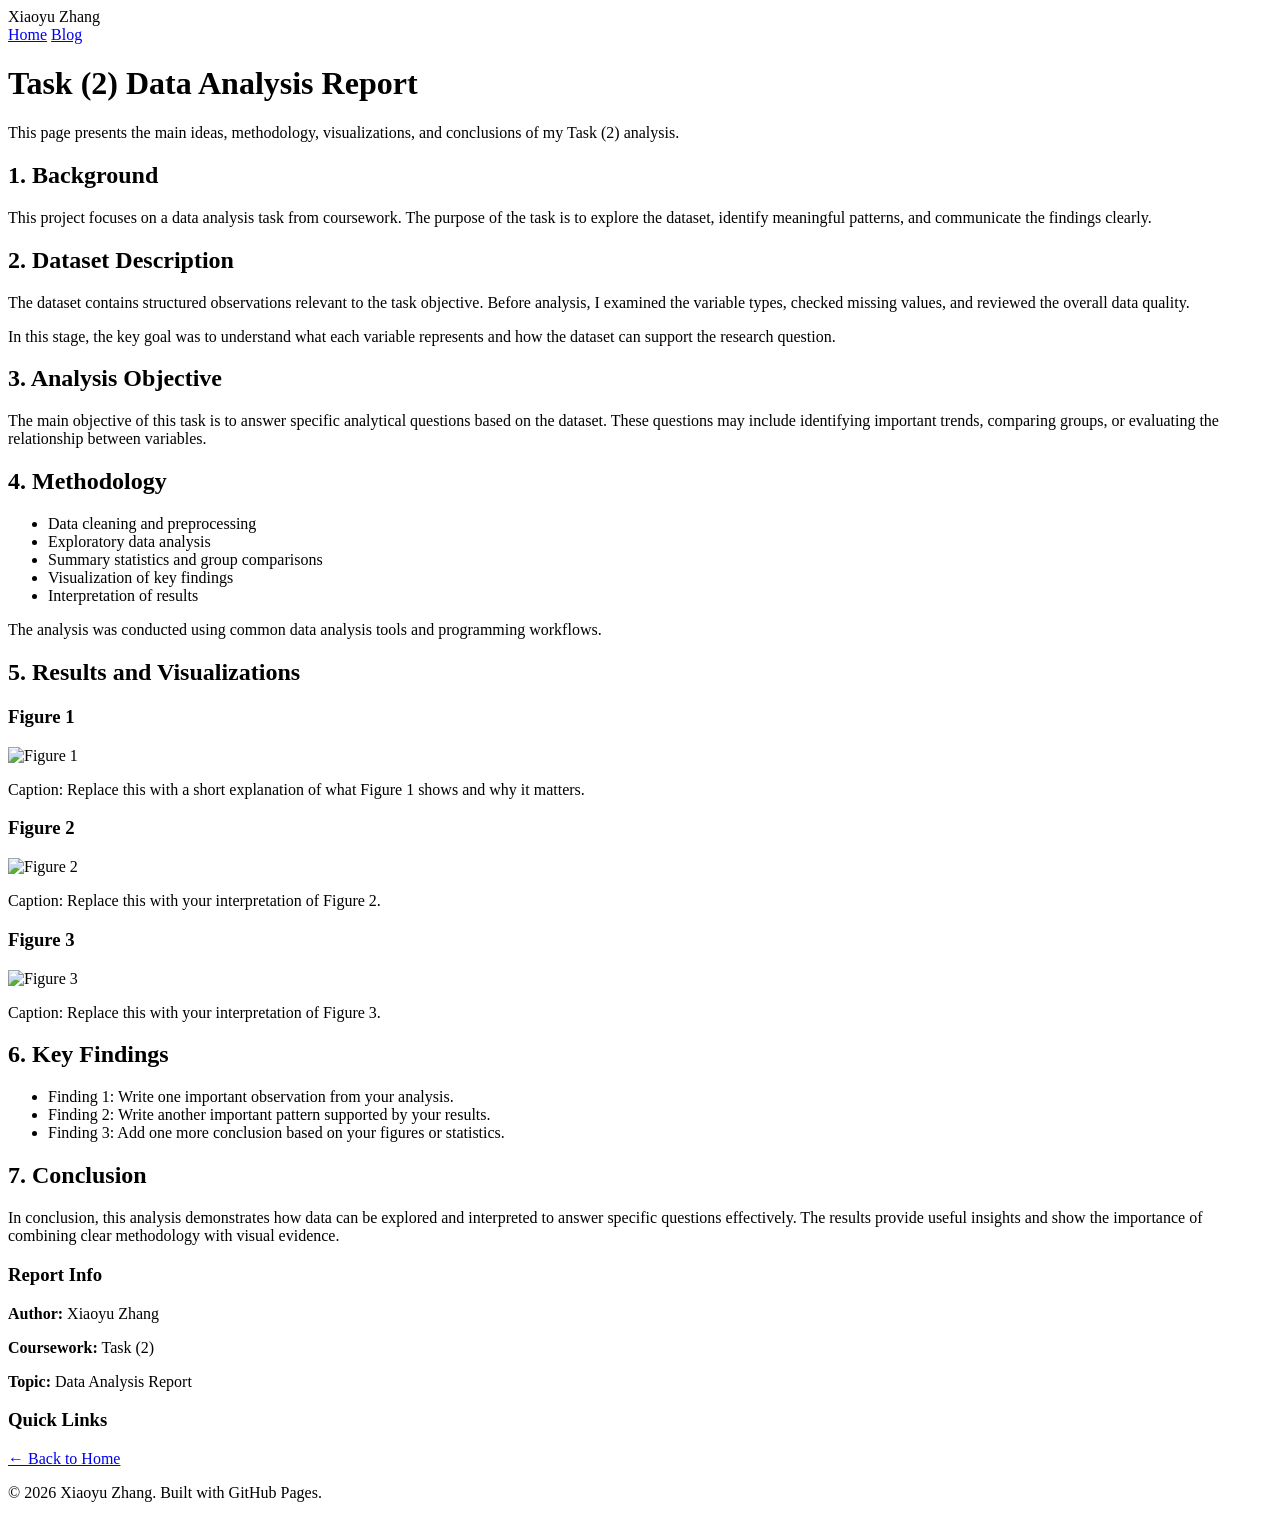
==== blog.html @ 0edeafaf "Create blog.html" ====
<!DOCTYPE html>
<html lang="en">
<head>
  <meta charset="UTF-8" />
  <meta name="viewport" content="width=device-width, initial-scale=1.0" />
  <title>Task (2) Report | Xiaoyu Zhang</title>
  <link rel="stylesheet" href="style.css" />
</head>
<body>
  <header class="navbar">
    <div class="container nav-container">
      <div class="logo">Xiaoyu Zhang</div>
      <nav>
        <a href="index.html">Home</a>
        <a href="blog.html">Blog</a>
      </nav>
    </div>
  </header>

  <main class="section">
    <div class="container">
      <h1 class="page-title">Task (2) Data Analysis Report</h1>
      <p class="page-subtitle">
        This page presents the main ideas, methodology, visualizations, and conclusions of my Task (2) analysis.
      </p>

      <div class="blog-layout">
        <article class="blog-main">
          <section class="card blog-section">
            <h2>1. Background</h2>
            <p>
              This project focuses on a data analysis task from coursework. The purpose of the task
              is to explore the dataset, identify meaningful patterns, and communicate the findings clearly.
            </p>
          </section>

          <section class="card blog-section">
            <h2>2. Dataset Description</h2>
            <p>
              The dataset contains structured observations relevant to the task objective. Before analysis,
              I examined the variable types, checked missing values, and reviewed the overall data quality.
            </p>
            <p>
              In this stage, the key goal was to understand what each variable represents and how the dataset
              can support the research question.
            </p>
          </section>

          <section class="card blog-section">
            <h2>3. Analysis Objective</h2>
            <p>
              The main objective of this task is to answer specific analytical questions based on the dataset.
              These questions may include identifying important trends, comparing groups, or evaluating the
              relationship between variables.
            </p>
          </section>

          <section class="card blog-section">
            <h2>4. Methodology</h2>
            <ul>
              <li>Data cleaning and preprocessing</li>
              <li>Exploratory data analysis</li>
              <li>Summary statistics and group comparisons</li>
              <li>Visualization of key findings</li>
              <li>Interpretation of results</li>
            </ul>
            <p>
              The analysis was conducted using common data analysis tools and programming workflows.
            </p>
          </section>

          <section class="card blog-section">
            <h2>5. Results and Visualizations</h2>

            <h3>Figure 1</h3>
            <img src="images/fig1.png" alt="Figure 1" class="report-image" />
            <p class="caption">
              Caption: Replace this with a short explanation of what Figure 1 shows and why it matters.
            </p>

            <h3>Figure 2</h3>
            <img src="images/fig2.png" alt="Figure 2" class="report-image" />
            <p class="caption">
              Caption: Replace this with your interpretation of Figure 2.
            </p>

            <h3>Figure 3</h3>
            <img src="images/fig3.png" alt="Figure 3" class="report-image" />
            <p class="caption">
              Caption: Replace this with your interpretation of Figure 3.
            </p>
          </section>

          <section class="card blog-section">
            <h2>6. Key Findings</h2>
            <ul>
              <li>Finding 1: Write one important observation from your analysis.</li>
              <li>Finding 2: Write another important pattern supported by your results.</li>
              <li>Finding 3: Add one more conclusion based on your figures or statistics.</li>
            </ul>
          </section>

          <section class="card blog-section">
            <h2>7. Conclusion</h2>
            <p>
              In conclusion, this analysis demonstrates how data can be explored and interpreted to answer
              specific questions effectively. The results provide useful insights and show the importance of
              combining clear methodology with visual evidence.
            </p>
          </section>
        </article>

        <aside class="blog-sidebar">
          <div class="card">
            <h3>Report Info</h3>
            <p><strong>Author:</strong> Xiaoyu Zhang</p>
            <p><strong>Coursework:</strong> Task (2)</p>
            <p><strong>Topic:</strong> Data Analysis Report</p>
          </div>

          <div class="card">
            <h3>Quick Links</h3>
            <p><a class="text-link" href="index.html">← Back to Home</a></p>
          </div>
        </aside>
      </div>
    </div>
  </main>

  <footer class="footer">
    <div class="container">
      <p>© 2026 Xiaoyu Zhang. Built with GitHub Pages.</p>
    </div>
  </footer>
</body>
</html>
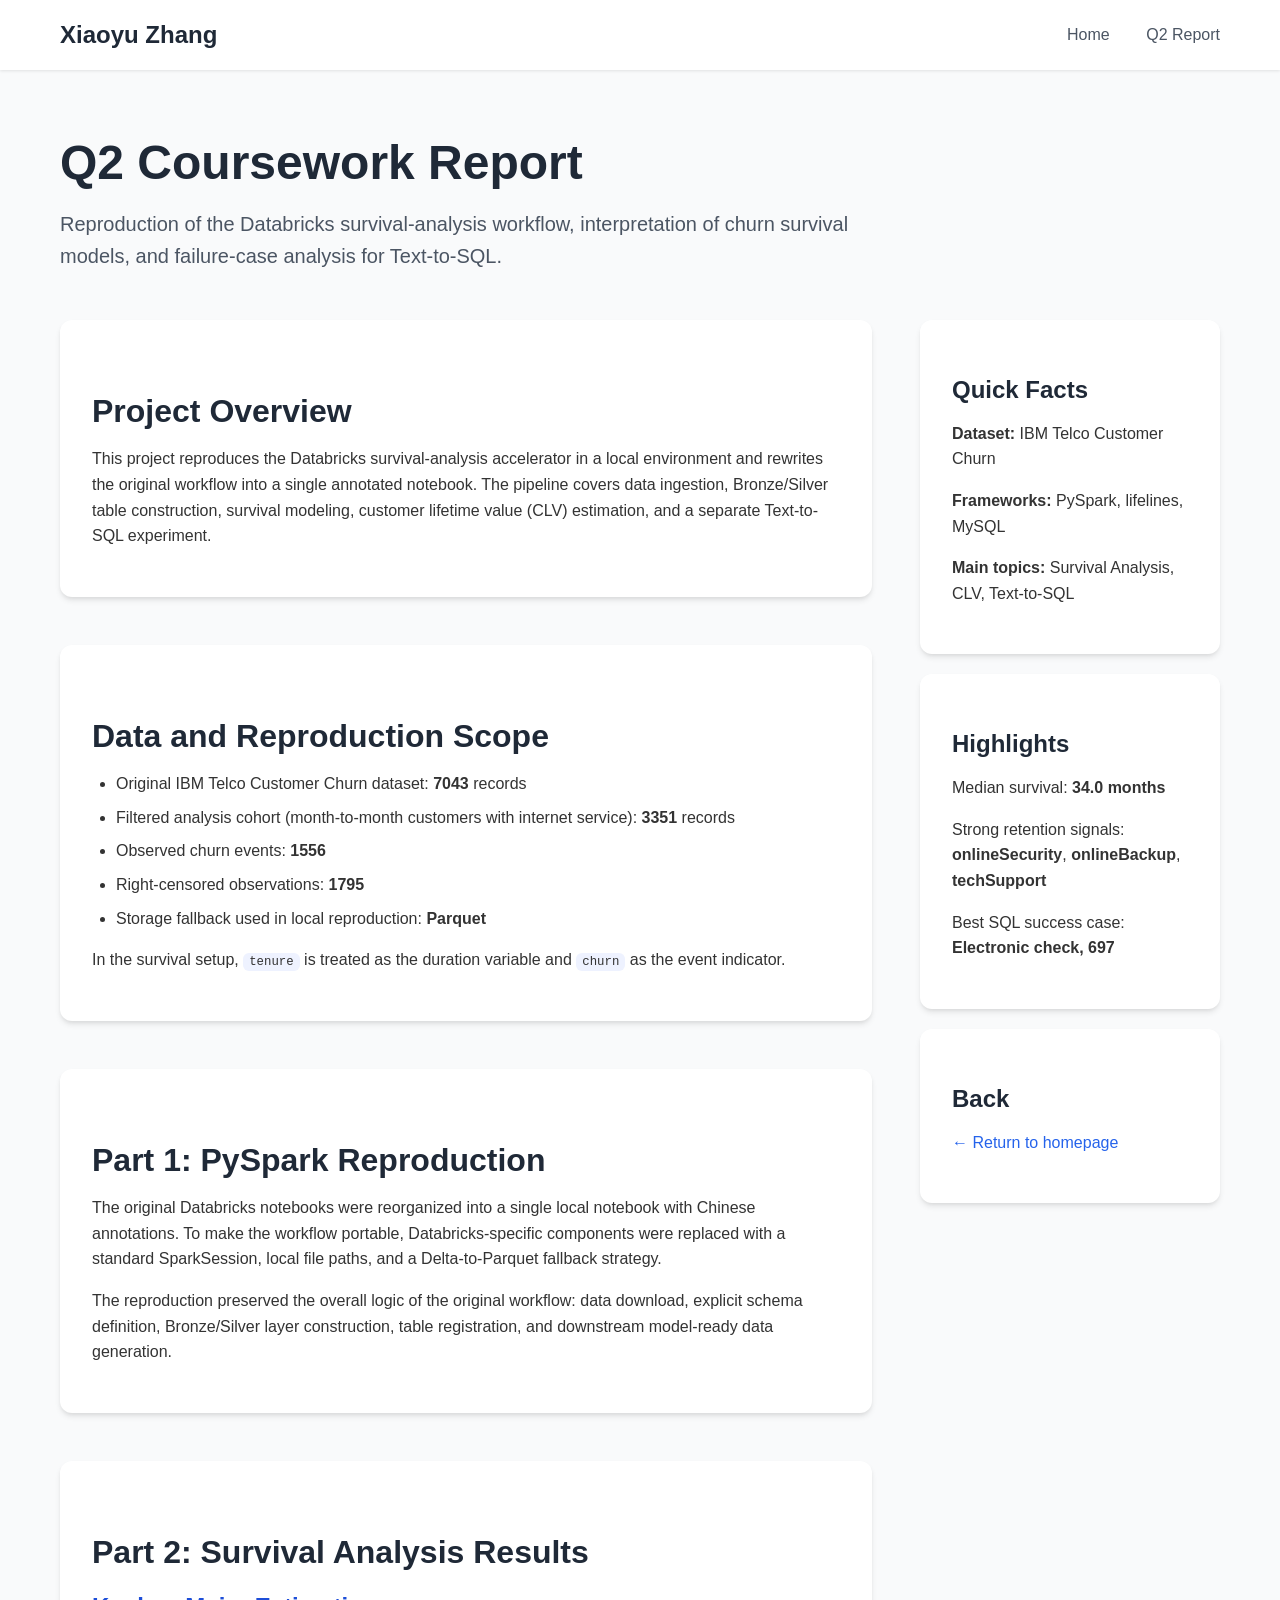
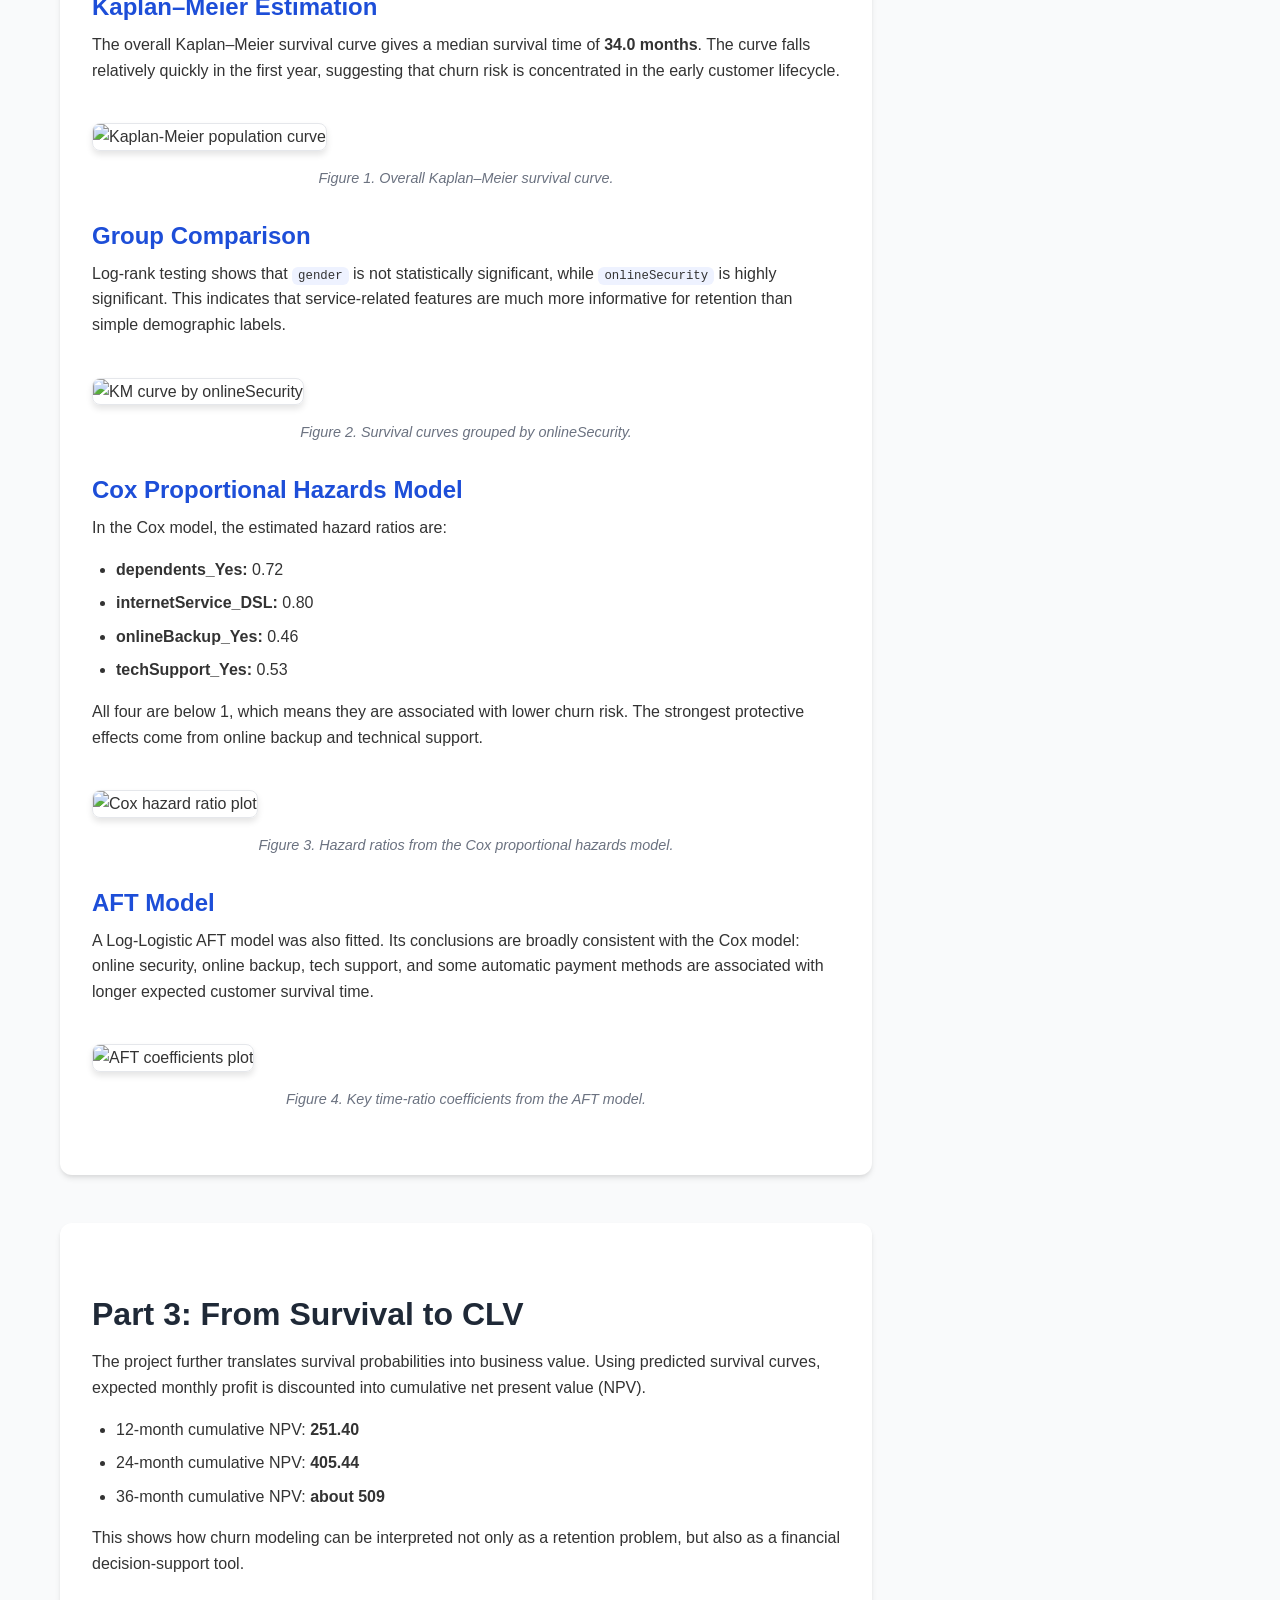
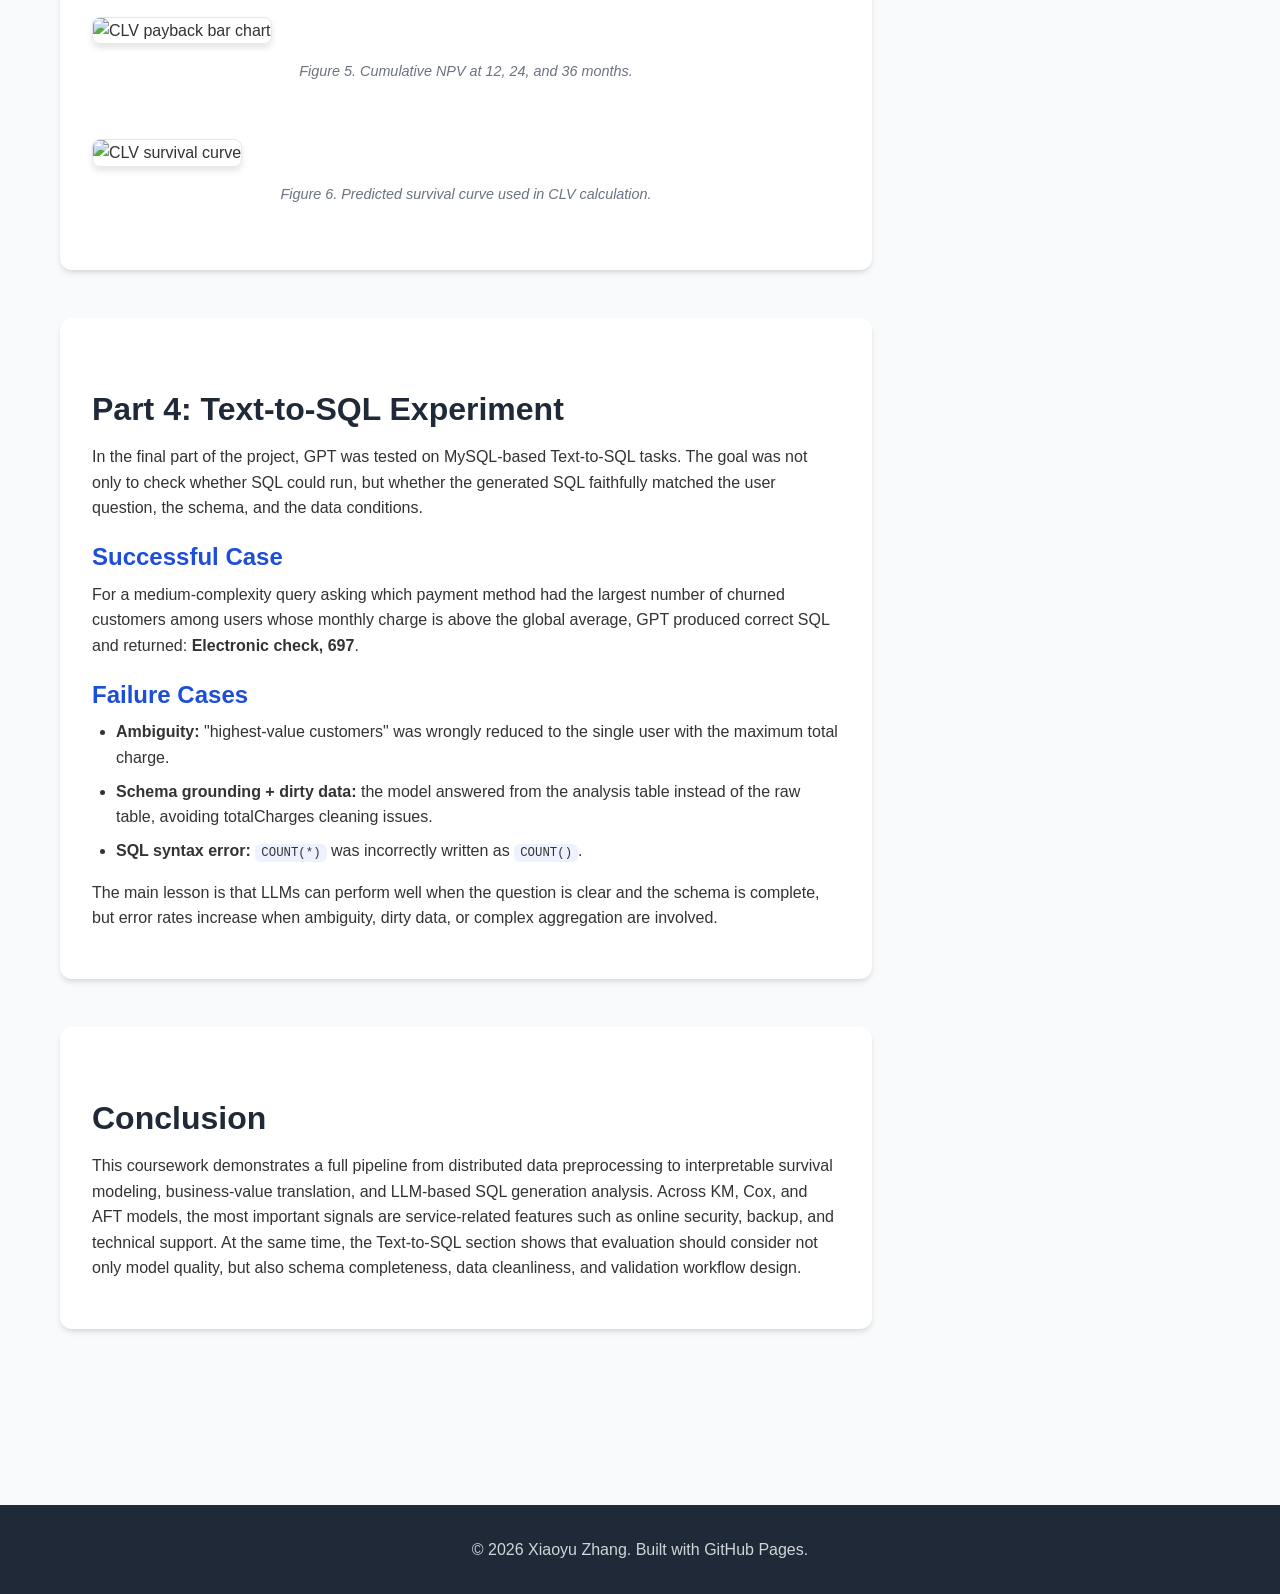
==== commit 1ac327f1: "Add files via upload" ====
--- a/blog.html
+++ b/blog.html
@@ -1,136 +1,210 @@
 <!DOCTYPE html>
 <html lang="en">
 <head>
-  <meta charset="UTF-8" />
-  <meta name="viewport" content="width=device-width, initial-scale=1.0" />
-  <title>Task (2) Report | Xiaoyu Zhang</title>
-  <link rel="stylesheet" href="style.css" />
+ <meta charset="UTF-8" />
+ <meta name="viewport" content="width=device-width, initial-scale=1.0" />
+ <title>Q2 Report | Xiaoyu Zhang</title>
+ <link rel="stylesheet" href="style.css" />
 </head>
 <body>
-  <header class="navbar">
-    <div class="container nav-container">
-      <div class="logo">Xiaoyu Zhang</div>
-      <nav>
-        <a href="index.html">Home</a>
-        <a href="blog.html">Blog</a>
-      </nav>
-    </div>
-  </header>
-
-  <main class="section">
-    <div class="container">
-      <h1 class="page-title">Task (2) Data Analysis Report</h1>
-      <p class="page-subtitle">
-        This page presents the main ideas, methodology, visualizations, and conclusions of my Task (2) analysis.
-      </p>
-
-      <div class="blog-layout">
-        <article class="blog-main">
-          <section class="card blog-section">
-            <h2>1. Background</h2>
-            <p>
-              This project focuses on a data analysis task from coursework. The purpose of the task
-              is to explore the dataset, identify meaningful patterns, and communicate the findings clearly.
-            </p>
-          </section>
-
-          <section class="card blog-section">
-            <h2>2. Dataset Description</h2>
-            <p>
-              The dataset contains structured observations relevant to the task objective. Before analysis,
-              I examined the variable types, checked missing values, and reviewed the overall data quality.
-            </p>
-            <p>
-              In this stage, the key goal was to understand what each variable represents and how the dataset
-              can support the research question.
-            </p>
-          </section>
-
-          <section class="card blog-section">
-            <h2>3. Analysis Objective</h2>
-            <p>
-              The main objective of this task is to answer specific analytical questions based on the dataset.
-              These questions may include identifying important trends, comparing groups, or evaluating the
-              relationship between variables.
-            </p>
-          </section>
-
-          <section class="card blog-section">
-            <h2>4. Methodology</h2>
-            <ul>
-              <li>Data cleaning and preprocessing</li>
-              <li>Exploratory data analysis</li>
-              <li>Summary statistics and group comparisons</li>
-              <li>Visualization of key findings</li>
-              <li>Interpretation of results</li>
-            </ul>
-            <p>
-              The analysis was conducted using common data analysis tools and programming workflows.
-            </p>
-          </section>
-
-          <section class="card blog-section">
-            <h2>5. Results and Visualizations</h2>
-
-            <h3>Figure 1</h3>
-            <img src="images/fig1.png" alt="Figure 1" class="report-image" />
-            <p class="caption">
-              Caption: Replace this with a short explanation of what Figure 1 shows and why it matters.
-            </p>
-
-            <h3>Figure 2</h3>
-            <img src="images/fig2.png" alt="Figure 2" class="report-image" />
-            <p class="caption">
-              Caption: Replace this with your interpretation of Figure 2.
-            </p>
-
-            <h3>Figure 3</h3>
-            <img src="images/fig3.png" alt="Figure 3" class="report-image" />
-            <p class="caption">
-              Caption: Replace this with your interpretation of Figure 3.
-            </p>
-          </section>
-
-          <section class="card blog-section">
-            <h2>6. Key Findings</h2>
-            <ul>
-              <li>Finding 1: Write one important observation from your analysis.</li>
-              <li>Finding 2: Write another important pattern supported by your results.</li>
-              <li>Finding 3: Add one more conclusion based on your figures or statistics.</li>
-            </ul>
-          </section>
-
-          <section class="card blog-section">
-            <h2>7. Conclusion</h2>
-            <p>
-              In conclusion, this analysis demonstrates how data can be explored and interpreted to answer
-              specific questions effectively. The results provide useful insights and show the importance of
-              combining clear methodology with visual evidence.
-            </p>
-          </section>
-        </article>
-
-        <aside class="blog-sidebar">
-          <div class="card">
-            <h3>Report Info</h3>
-            <p><strong>Author:</strong> Xiaoyu Zhang</p>
-            <p><strong>Coursework:</strong> Task (2)</p>
-            <p><strong>Topic:</strong> Data Analysis Report</p>
-          </div>
-
-          <div class="card">
-            <h3>Quick Links</h3>
-            <p><a class="text-link" href="index.html">← Back to Home</a></p>
-          </div>
-        </aside>
-      </div>
-    </div>
-  </main>
-
-  <footer class="footer">
-    <div class="container">
-      <p>© 2026 Xiaoyu Zhang. Built with GitHub Pages.</p>
-    </div>
-  </footer>
+ <header class="navbar">
+ <div class="container nav-container">
+ <div class="logo">Xiaoyu Zhang</div>
+ <nav>
+ <a href="index.html">Home</a>
+ <a href="blog.html">Q2 Report</a>
+ </nav>
+ </div>
+ </header>
+
+ <main class="section">
+ <div class="container">
+ <h1 class="page-title">Q2 Coursework Report</h1>
+ <p class="page-subtitle">
+ Reproduction of the Databricks survival-analysis workflow, interpretation of churn survival models,
+ and failure-case analysis for Text-to-SQL.
+ </p>
+
+ <div class="blog-layout">
+ <article class="blog-main">
+ <section class="card blog-section">
+ <h2>Project Overview</h2>
+ <p>
+ This project reproduces the Databricks survival-analysis accelerator in a local environment
+ and rewrites the original workflow into a single annotated notebook. The pipeline covers
+ data ingestion, Bronze/Silver table construction, survival modeling, customer lifetime value (CLV)
+ estimation, and a separate Text-to-SQL experiment.
+ </p>
+ </section>
+
+ <section class="card blog-section">
+ <h2>Data and Reproduction Scope</h2>
+ <ul>
+ <li>Original IBM Telco Customer Churn dataset: <strong>7043</strong> records</li>
+ <li>Filtered analysis cohort (month-to-month customers with internet service): <strong>3351</strong> records</li>
+ <li>Observed churn events: <strong>1556</strong></li>
+ <li>Right-censored observations: <strong>1795</strong></li>
+ <li>Storage fallback used in local reproduction: <strong>Parquet</strong></li>
+ </ul>
+ <p>
+ In the survival setup, <code>tenure</code> is treated as the duration variable and
+ <code>churn</code> as the event indicator.
+ </p>
+ </section>
+
+ <section class="card blog-section">
+ <h2>Part 1: PySpark Reproduction</h2>
+ <p>
+ The original Databricks notebooks were reorganized into a single local notebook with Chinese annotations.
+ To make the workflow portable, Databricks-specific components were replaced with a standard SparkSession,
+ local file paths, and a Delta-to-Parquet fallback strategy.
+ </p>
+ <p>
+ The reproduction preserved the overall logic of the original workflow:
+ data download, explicit schema definition, Bronze/Silver layer construction,
+ table registration, and downstream model-ready data generation.
+ </p>
+ </section>
+
+ <section class="card blog-section">
+ <h2>Part 2: Survival Analysis Results</h2>
+
+ <h3>Kaplan–Meier Estimation</h3>
+ <p>
+ The overall Kaplan–Meier survival curve gives a median survival time of
+ <strong>34.0 months</strong>. The curve falls relatively quickly in the first year,
+ suggesting that churn risk is concentrated in the early customer lifecycle.
+ </p>
+ <img src="images/km_population.png" alt="Kaplan-Meier population curve" class="report-image" />
+ <p class="caption">Figure 1. Overall Kaplan–Meier survival curve.</p>
+
+ <h3>Group Comparison</h3>
+ <p>
+ Log-rank testing shows that <code>gender</code> is not statistically significant,
+ while <code>onlineSecurity</code> is highly significant. This indicates that service-related features
+ are much more informative for retention than simple demographic labels.
+ </p>
+ <img src="images/km_onlineSecurity.png" alt="KM curve by onlineSecurity" class="report-image" />
+ <p class="caption">Figure 2. Survival curves grouped by onlineSecurity.</p>
+
+ <h3>Cox Proportional Hazards Model</h3>
+ <p>
+ In the Cox model, the estimated hazard ratios are:
+ </p>
+ <ul>
+ <li><strong>dependents_Yes:</strong> 0.72</li>
+ <li><strong>internetService_DSL:</strong> 0.80</li>
+ <li><strong>onlineBackup_Yes:</strong> 0.46</li>
+ <li><strong>techSupport_Yes:</strong> 0.53</li>
+ </ul>
+ <p>
+ All four are below 1, which means they are associated with lower churn risk.
+ The strongest protective effects come from online backup and technical support.
+ </p>
+ <img src="images/cox_hr_plot.png" alt="Cox hazard ratio plot" class="report-image" />
+ <p class="caption">Figure 3. Hazard ratios from the Cox proportional hazards model.</p>
+
+ <h3>AFT Model</h3>
+ <p>
+ A Log-Logistic AFT model was also fitted. Its conclusions are broadly consistent with the Cox model:
+ online security, online backup, tech support, and some automatic payment methods are associated with
+ longer expected customer survival time.
+ </p>
+ <img src="images/aft_coefficients.png" alt="AFT coefficients plot" class="report-image" />
+ <p class="caption">Figure 4. Key time-ratio coefficients from the AFT model.</p>
+ </section>
+
+ <section class="card blog-section">
+ <h2>Part 3: From Survival to CLV</h2>
+ <p>
+ The project further translates survival probabilities into business value. Using predicted survival curves,
+ expected monthly profit is discounted into cumulative net present value (NPV).
+ </p>
+ <ul>
+ <li>12-month cumulative NPV: <strong>251.40</strong></li>
+ <li>24-month cumulative NPV: <strong>405.44</strong></li>
+ <li>36-month cumulative NPV: <strong>about 509</strong></li>
+ </ul>
+ <p>
+ This shows how churn modeling can be interpreted not only as a retention problem,
+ but also as a financial decision-support tool.
+ </p>
+ <img src="images/clv_payback_bar.png" alt="CLV payback bar chart" class="report-image" />
+ <p class="caption">Figure 5. Cumulative NPV at 12, 24, and 36 months.</p>
+
+ <img src="images/clv_survival_curve.png" alt="CLV survival curve" class="report-image" />
+ <p class="caption">Figure 6. Predicted survival curve used in CLV calculation.</p>
+ </section>
+
+ <section class="card blog-section">
+ <h2>Part 4: Text-to-SQL Experiment</h2>
+ <p>
+ In the final part of the project, GPT was tested on MySQL-based Text-to-SQL tasks.
+ The goal was not only to check whether SQL could run, but whether the generated SQL
+ faithfully matched the user question, the schema, and the data conditions.
+ </p>
+
+ <h3>Successful Case</h3>
+ <p>
+ For a medium-complexity query asking which payment method had the largest number of churned customers
+ among users whose monthly charge is above the global average, GPT produced correct SQL and returned:
+ <strong>Electronic check, 697</strong>.
+ </p>
+
+ <h3>Failure Cases</h3>
+ <ul>
+ <li><strong>Ambiguity:</strong> "highest-value customers" was wrongly reduced to the single user with the maximum total charge.</li>
+ <li><strong>Schema grounding + dirty data:</strong> the model answered from the analysis table instead of the raw table, avoiding totalCharges cleaning issues.</li>
+ <li><strong>SQL syntax error:</strong> <code>COUNT(*)</code> was incorrectly written as <code>COUNT()</code>.</li>
+ </ul>
+
+ <p>
+ The main lesson is that LLMs can perform well when the question is clear and the schema is complete,
+ but error rates increase when ambiguity, dirty data, or complex aggregation are involved.
+ </p>
+ </section>
+
+ <section class="card blog-section">
+ <h2>Conclusion</h2>
+ <p>
+ This coursework demonstrates a full pipeline from distributed data preprocessing to interpretable
+ survival modeling, business-value translation, and LLM-based SQL generation analysis.
+ Across KM, Cox, and AFT models, the most important signals are service-related features such as
+ online security, backup, and technical support. At the same time, the Text-to-SQL section shows that
+ evaluation should consider not only model quality, but also schema completeness, data cleanliness,
+ and validation workflow design.
+ </p>
+ </section>
+ </article>
+
+ <aside class="blog-sidebar">
+ <div class="card">
+ <h3>Quick Facts</h3>
+ <p><strong>Dataset:</strong> IBM Telco Customer Churn</p>
+ <p><strong>Frameworks:</strong> PySpark, lifelines, MySQL</p>
+ <p><strong>Main topics:</strong> Survival Analysis, CLV, Text-to-SQL</p>
+ </div>
+
+ <div class="card">
+ <h3>Highlights</h3>
+ <p>Median survival: <strong>34.0 months</strong></p>
+ <p>Strong retention signals: <strong>onlineSecurity</strong>, <strong>onlineBackup</strong>, <strong>techSupport</strong></p>
+ <p>Best SQL success case: <strong>Electronic check, 697</strong></p>
+ </div>
+
+ <div class="card">
+ <h3>Back</h3>
+ <p><a class="text-link" href="index.html">← Return to homepage</a></p>
+ </div>
+ </aside>
+ </div>
+ </div>
+ </main>
+
+ <footer class="footer">
+ <div class="container">
+ <p>© 2026 Xiaoyu Zhang. Built with GitHub Pages.</p>
+ </div>
+ </footer>
 </body>
-</html>
+</html>
--- a/style.css
+++ b/style.css
@@ -0,0 +1,274 @@
+/* Reset and base styles */
+* {
+ margin: 0;
+ padding: 0;
+ box-sizing: border-box;
+}
+
+body {
+ font-family: -apple-system, BlinkMacSystemFont, 'Segoe UI', Roboto, Oxygen, Ubuntu, sans-serif;
+ line-height: 1.6;
+ color: #333;
+ background-color: #f9fafb;
+}
+
+.container {
+ max-width: 1200px;
+ margin: 0 auto;
+ padding: 0 20px;
+}
+
+/* Typography */
+h1, h2, h3, h4 {
+ font-weight: 600;
+ line-height: 1.2;
+ margin-bottom: 1rem;
+ color: #1f2937;
+}
+
+h1 {
+ font-size: 2.5rem;
+}
+
+h2 {
+ font-size: 2rem;
+ margin-top: 2.5rem;
+}
+
+h3 {
+ font-size: 1.5rem;
+ margin-top: 1.5rem;
+}
+
+p {
+ margin-bottom: 1rem;
+}
+
+a {
+ color: #2563eb;
+ text-decoration: none;
+}
+
+a:hover {
+ text-decoration: underline;
+}
+
+/* Navigation */
+.navbar {
+ background-color: white;
+ box-shadow: 0 1px 3px rgba(0, 0, 0, 0.1);
+ position: sticky;
+ top: 0;
+ z-index: 100;
+}
+
+.nav-container {
+ display: flex;
+ justify-content: space-between;
+ align-items: center;
+ padding: 1rem 20px;
+}
+
+.logo {
+ font-size: 1.5rem;
+ font-weight: 600;
+ color: #1f2937;
+}
+
+nav a {
+ margin-left: 2rem;
+ color: #4b5563;
+ font-weight: 500;
+}
+
+nav a:hover {
+ color: #2563eb;
+}
+
+/* Sections */
+.section {
+ padding: 4rem 0;
+}
+
+.hero {
+ background: linear-gradient(135deg, #f0f9ff 0%, #e0f2fe 100%);
+ text-align: center;
+ padding: 6rem 0;
+}
+
+.hero-subtitle {
+ font-size: 1.25rem;
+ color: #4b5563;
+ max-width: 600px;
+ margin: 1.5rem auto 0;
+}
+
+/* Cards */
+.card {
+ background: white;
+ border-radius: 12px;
+ padding: 2rem;
+ box-shadow: 0 4px 6px -1px rgba(0, 0, 0, 0.1), 0 2px 4px -1px rgba(0, 0, 0, 0.06);
+ transition: transform 0.2s, box-shadow 0.2s;
+}
+
+.card:hover {
+ transform: translateY(-2px);
+ box-shadow: 0 10px 15px -3px rgba(0, 0, 0, 0.1), 0 4px 6px -2px rgba(0, 0, 0, 0.05);
+}
+
+/* Grid layouts */
+.grid {
+ display: grid;
+ gap: 2rem;
+}
+
+.grid.two {
+ grid-template-columns: repeat(auto-fit, minmax(300px, 1fr));
+}
+
+.grid.three {
+ grid-template-columns: repeat(auto-fit, minmax(250px, 1fr));
+}
+
+/* Blog page specific */
+.page-title {
+ font-size: 3rem;
+ margin-bottom: 1rem;
+}
+
+.page-subtitle {
+ font-size: 1.25rem;
+ color: #4b5563;
+ margin-bottom: 3rem;
+ max-width: 800px;
+}
+
+.blog-layout {
+ display: grid;
+ grid-template-columns: 1fr 300px;
+ gap: 3rem;
+ margin-top: 2rem;
+}
+
+.blog-main {
+ max-width: 100%;
+}
+
+.blog-sidebar {
+ position: sticky;
+ top: 100px;
+ height: fit-content;
+}
+
+.blog-section {
+ margin-bottom: 3rem;
+}
+
+.blog-section h3 {
+ margin-top: 22px;
+ margin-bottom: 10px;
+ color: #1d4ed8;
+}
+
+.blog-section code {
+ background: #eef2ff;
+ padding: 2px 6px;
+ border-radius: 6px;
+ font-size: 0.95em;
+}
+
+.blog-sidebar .card {
+ margin-bottom: 20px;
+}
+
+/* Report images */
+.report-image {
+ width: 100%;
+ max-width: 800px;
+ height: auto;
+ border-radius: 8px;
+ margin: 1.5rem 0;
+ box-shadow: 0 4px 6px rgba(0, 0, 0, 0.1);
+ border: 1px solid #e5e7eb;
+}
+
+.caption {
+ text-align: center;
+ color: #6b7280;
+ font-size: 0.9rem;
+ margin-top: -0.5rem;
+ margin-bottom: 2rem;
+ font-style: italic;
+}
+
+/* Lists */
+ul {
+ margin-left: 1.5rem;
+ margin-bottom: 1rem;
+}
+
+li {
+ margin-bottom: 0.5rem;
+}
+
+/* Text links */
+.text-link {
+ display: inline-flex;
+ align-items: center;
+ gap: 0.25rem;
+ font-weight: 500;
+}
+
+.text-link:hover {
+ text-decoration: none;
+ gap: 0.5rem;
+}
+
+/* Footer */
+.footer {
+ background-color: #1f2937;
+ color: white;
+ text-align: center;
+ padding: 2rem 0;
+ margin-top: 4rem;
+}
+
+.footer p {
+ margin-bottom: 0;
+ color: #d1d5db;
+}
+
+.note {
+ font-size: 0.9rem;
+ color: #6b7280;
+ font-style: italic;
+}
+
+/* Responsive */
+@media (max-width: 768px) {
+ .blog-layout {
+ grid-template-columns: 1fr;
+ }
+ 
+ .nav-container {
+ flex-direction: column;
+ gap: 1rem;
+ }
+ 
+ nav a {
+ margin: 0 1rem;
+ }
+ 
+ .page-title {
+ font-size: 2.5rem;
+ }
+ 
+ h1 {
+ font-size: 2rem;
+ }
+ 
+ h2 {
+ font-size: 1.75rem;
+ }
+}
